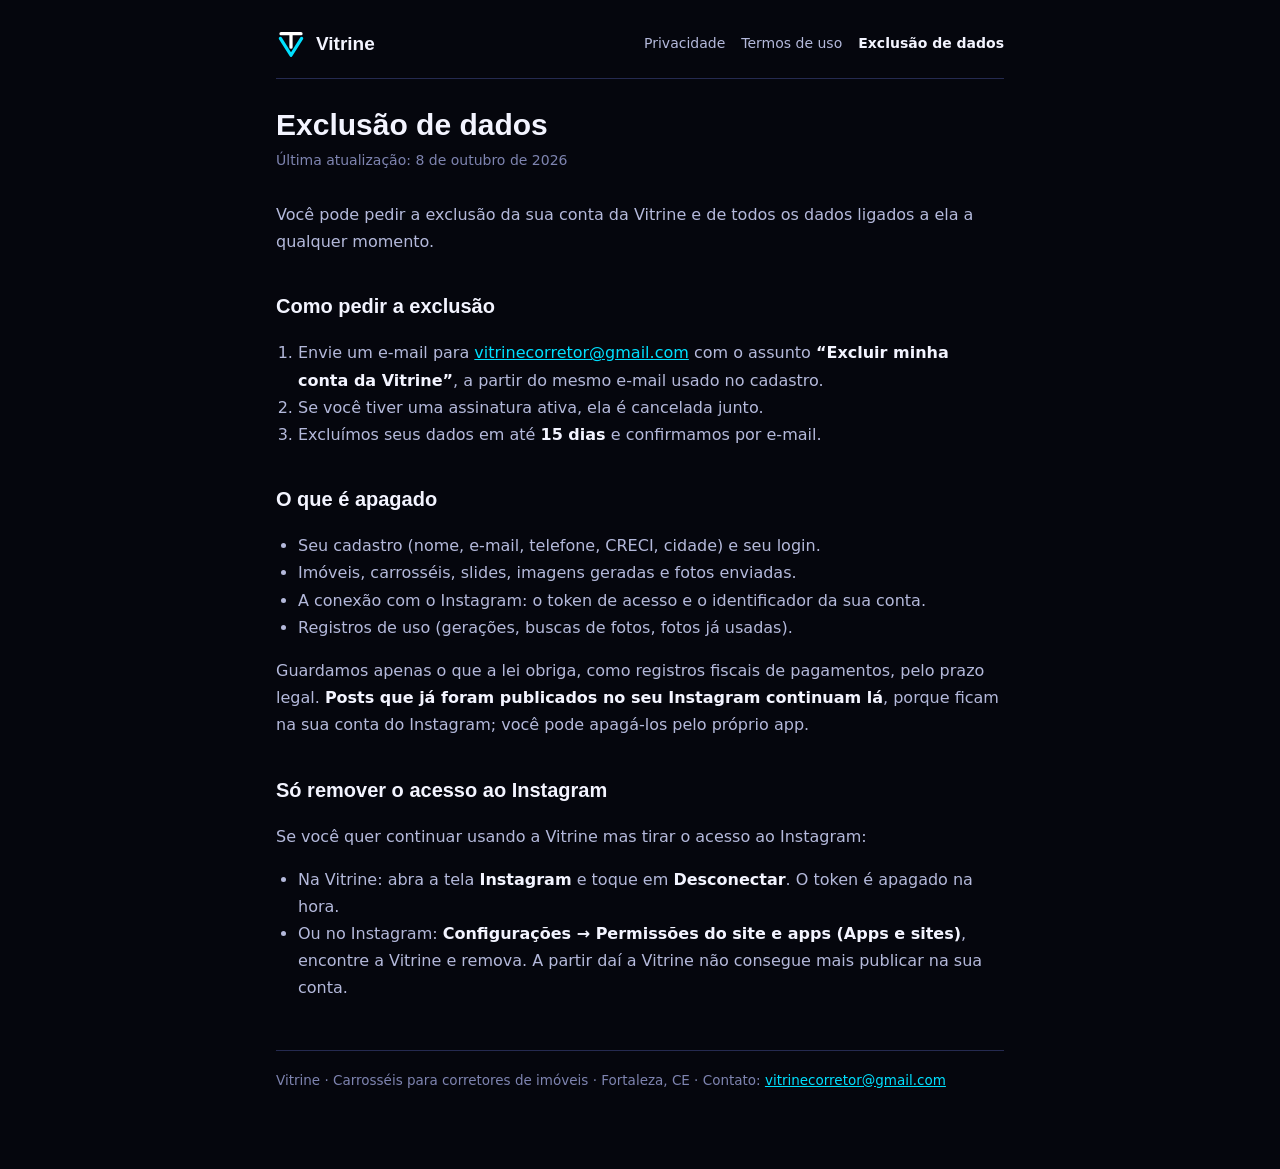
==== exclusao-de-dados.html @ 77336828 "Paginas de Privacidade, Termos e Exclusao de dados (exigidas pela Meta)" ====
<!doctype html>
<html lang="pt-BR">
<head>
<meta charset="utf-8">
<meta http-equiv="Content-Security-Policy" content="default-src 'none'; style-src 'self' https://fonts.googleapis.com; font-src https://fonts.gstatic.com; img-src 'self' data:; base-uri 'none'; form-action 'none'; object-src 'none'">
<meta name="viewport" content="width=device-width, initial-scale=1">
<meta name="referrer" content="strict-origin-when-cross-origin">
<title>Exclusão de dados · Vitrine</title>
<link rel="stylesheet" href="https://fonts.googleapis.com/css2?family=Space+Grotesk:wght@600;700&family=Manrope:wght@400;600;700&display=swap">
<link rel="icon" href="data:image/svg+xml,%3Csvg xmlns='http://www.w3.org/2000/svg' viewBox='0 0 48 48'%3E%3Crect width='48' height='48' rx='11' fill='%230E1022'/%3E%3Cg transform='translate(6 6) scale(.75)'%3E%3Cpath d='M7 15 L24 42 L41 15' stroke='%2300E0FF' stroke-width='6' stroke-linecap='round' stroke-linejoin='round' fill='none'/%3E%3Cpath d='M8 7.5 H40 M24 7.5 V29' stroke='%23fff' stroke-width='6' stroke-linecap='round'/%3E%3C/g%3E%3C/svg%3E">
<link rel="stylesheet" href="legal.css">
</head>
<body>
<div class="wrap">
<header class="top">
<a class="brand" href="./"><svg viewBox="0 0 48 48" fill="none" aria-hidden="true"><path d="M7 15 L24 42 L41 15" stroke="#00E0FF" stroke-width="5.2" stroke-linecap="round" stroke-linejoin="round"/><path d="M8 7.5 H40 M24 7.5 V29" stroke="#fff" stroke-width="5.2" stroke-linecap="round"/></svg>Vitrine</a>
<nav><a href="privacidade.html">Privacidade</a><a href="termos.html">Termos de uso</a><a href="exclusao-de-dados.html" aria-current="page">Exclusão de dados</a></nav>
</header>
<main>
<h1>Exclusão de dados</h1>
<p class="upd">Última atualização: 8 de outubro de 2026</p>

<p>Você pode pedir a exclusão da sua conta da Vitrine e de todos os dados ligados a ela a qualquer momento.</p>

<h2>Como pedir a exclusão</h2>
<ol>
<li>Envie um e-mail para <a href="mailto:vitrinecorretor@gmail.com?subject=Excluir%20minha%20conta%20da%20Vitrine">vitrinecorretor@gmail.com</a> com o assunto <strong>“Excluir minha conta da Vitrine”</strong>, a partir do mesmo e-mail usado no cadastro.</li>
<li>Se você tiver uma assinatura ativa, ela é cancelada junto.</li>
<li>Excluímos seus dados em até <strong>15 dias</strong> e confirmamos por e-mail.</li>
</ol>

<h2>O que é apagado</h2>
<ul>
<li>Seu cadastro (nome, e-mail, telefone, CRECI, cidade) e seu login.</li>
<li>Imóveis, carrosséis, slides, imagens geradas e fotos enviadas.</li>
<li>A conexão com o Instagram: o token de acesso e o identificador da sua conta.</li>
<li>Registros de uso (gerações, buscas de fotos, fotos já usadas).</li>
</ul>
<p>Guardamos apenas o que a lei obriga, como registros fiscais de pagamentos, pelo prazo legal. <strong>Posts que já foram publicados no seu Instagram continuam lá</strong>, porque ficam na sua conta do Instagram; você pode apagá-los pelo próprio app.</p>

<h2>Só remover o acesso ao Instagram</h2>
<p>Se você quer continuar usando a Vitrine mas tirar o acesso ao Instagram:</p>
<ul>
<li>Na Vitrine: abra a tela <strong>Instagram</strong> e toque em <strong>Desconectar</strong>. O token é apagado na hora.</li>
<li>Ou no Instagram: <strong>Configurações → Permissões do site e apps (Apps e sites)</strong>, encontre a Vitrine e remova. A partir daí a Vitrine não consegue mais publicar na sua conta.</li>
</ul>
</main>
<p class="foot">Vitrine · Carrosséis para corretores de imóveis · Fortaleza, CE · Contato: <a href="mailto:vitrinecorretor@gmail.com">vitrinecorretor@gmail.com</a></p>
</div>
</body>
</html>
---- legal.css ----
:root{
  --bg:#05060D; --surface:#0E1022; --border:#252A50;
  --ink:#F3F4FF; --ink-muted:#B4B9DB; --ink-faint:#7E84B0;
  --accent:#8B5CFF; --accent2:#00E0FF;
}
*{box-sizing:border-box;}
html,body{margin:0; background:var(--bg); color:var(--ink); font-family:"Manrope",system-ui,-apple-system,"Segoe UI",sans-serif; font-size:16px; line-height:1.7;}
a{color:var(--accent2);}
.wrap{max-width:760px; margin:0 auto; padding:28px 16px 64px;}
.top{display:flex; align-items:center; justify-content:space-between; gap:12px; flex-wrap:wrap; padding-bottom:18px; border-bottom:1px solid var(--border); margin-bottom:28px;}
.brand{display:flex; align-items:center; gap:10px; color:var(--ink); text-decoration:none; font-family:"Space Grotesk",sans-serif; font-weight:700; font-size:19px;}
.brand svg{width:30px; height:30px;}
.top nav{display:flex; gap:16px; flex-wrap:wrap; font-size:14px;}
.top nav a{color:var(--ink-muted); text-decoration:none;}
.top nav a[aria-current="page"]{color:var(--ink); font-weight:700;}
h1{font-family:"Space Grotesk",sans-serif; font-size:30px; line-height:1.2; margin:0 0 6px;}
.upd{color:var(--ink-faint); font-size:14px; margin:0 0 28px;}
h2{font-family:"Space Grotesk",sans-serif; font-size:20px; margin:34px 0 8px;}
p,li{color:var(--ink-muted);}
strong{color:var(--ink);}
ul,ol{padding-left:22px;}
.box{background:var(--surface); border:1px solid var(--border); border-radius:12px; padding:16px 18px; margin:18px 0;}
.foot{margin-top:48px; padding-top:18px; border-top:1px solid var(--border); color:var(--ink-faint); font-size:13.5px;}
@media (max-width:560px){ h1{font-size:25px;} }
.m0{margin:0;}
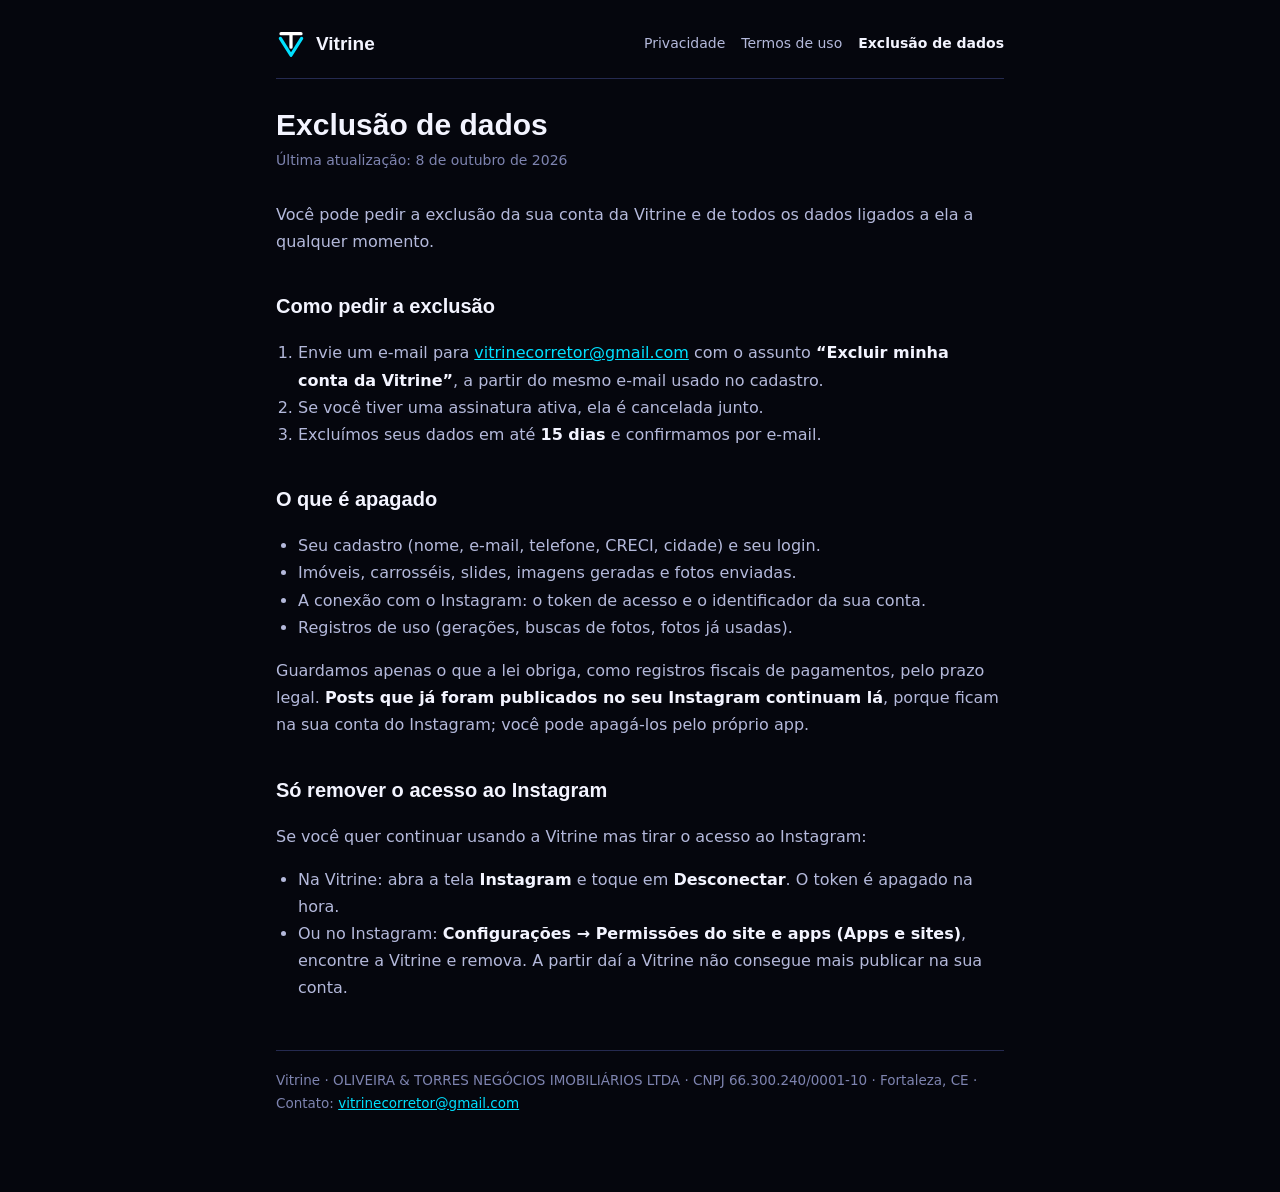
==== commit 3a6ec670: "Paginas legais: dados da empresa (Oliveira & Torres, CNPJ)" ====
--- a/exclusao-de-dados.html
+++ b/exclusao-de-dados.html
@@ -45,7 +45,7 @@
 <li>Ou no Instagram: <strong>Configurações → Permissões do site e apps (Apps e sites)</strong>, encontre a Vitrine e remova. A partir daí a Vitrine não consegue mais publicar na sua conta.</li>
 </ul>
 </main>
-<p class="foot">Vitrine · Carrosséis para corretores de imóveis · Fortaleza, CE · Contato: <a href="mailto:vitrinecorretor@gmail.com">vitrinecorretor@gmail.com</a></p>
+<p class="foot">Vitrine · OLIVEIRA &amp; TORRES NEGÓCIOS IMOBILIÁRIOS LTDA · CNPJ 66.300.240/0001-10 · Fortaleza, CE · Contato: <a href="mailto:vitrinecorretor@gmail.com">vitrinecorretor@gmail.com</a></p>
 </div>
 </body>
 </html>
